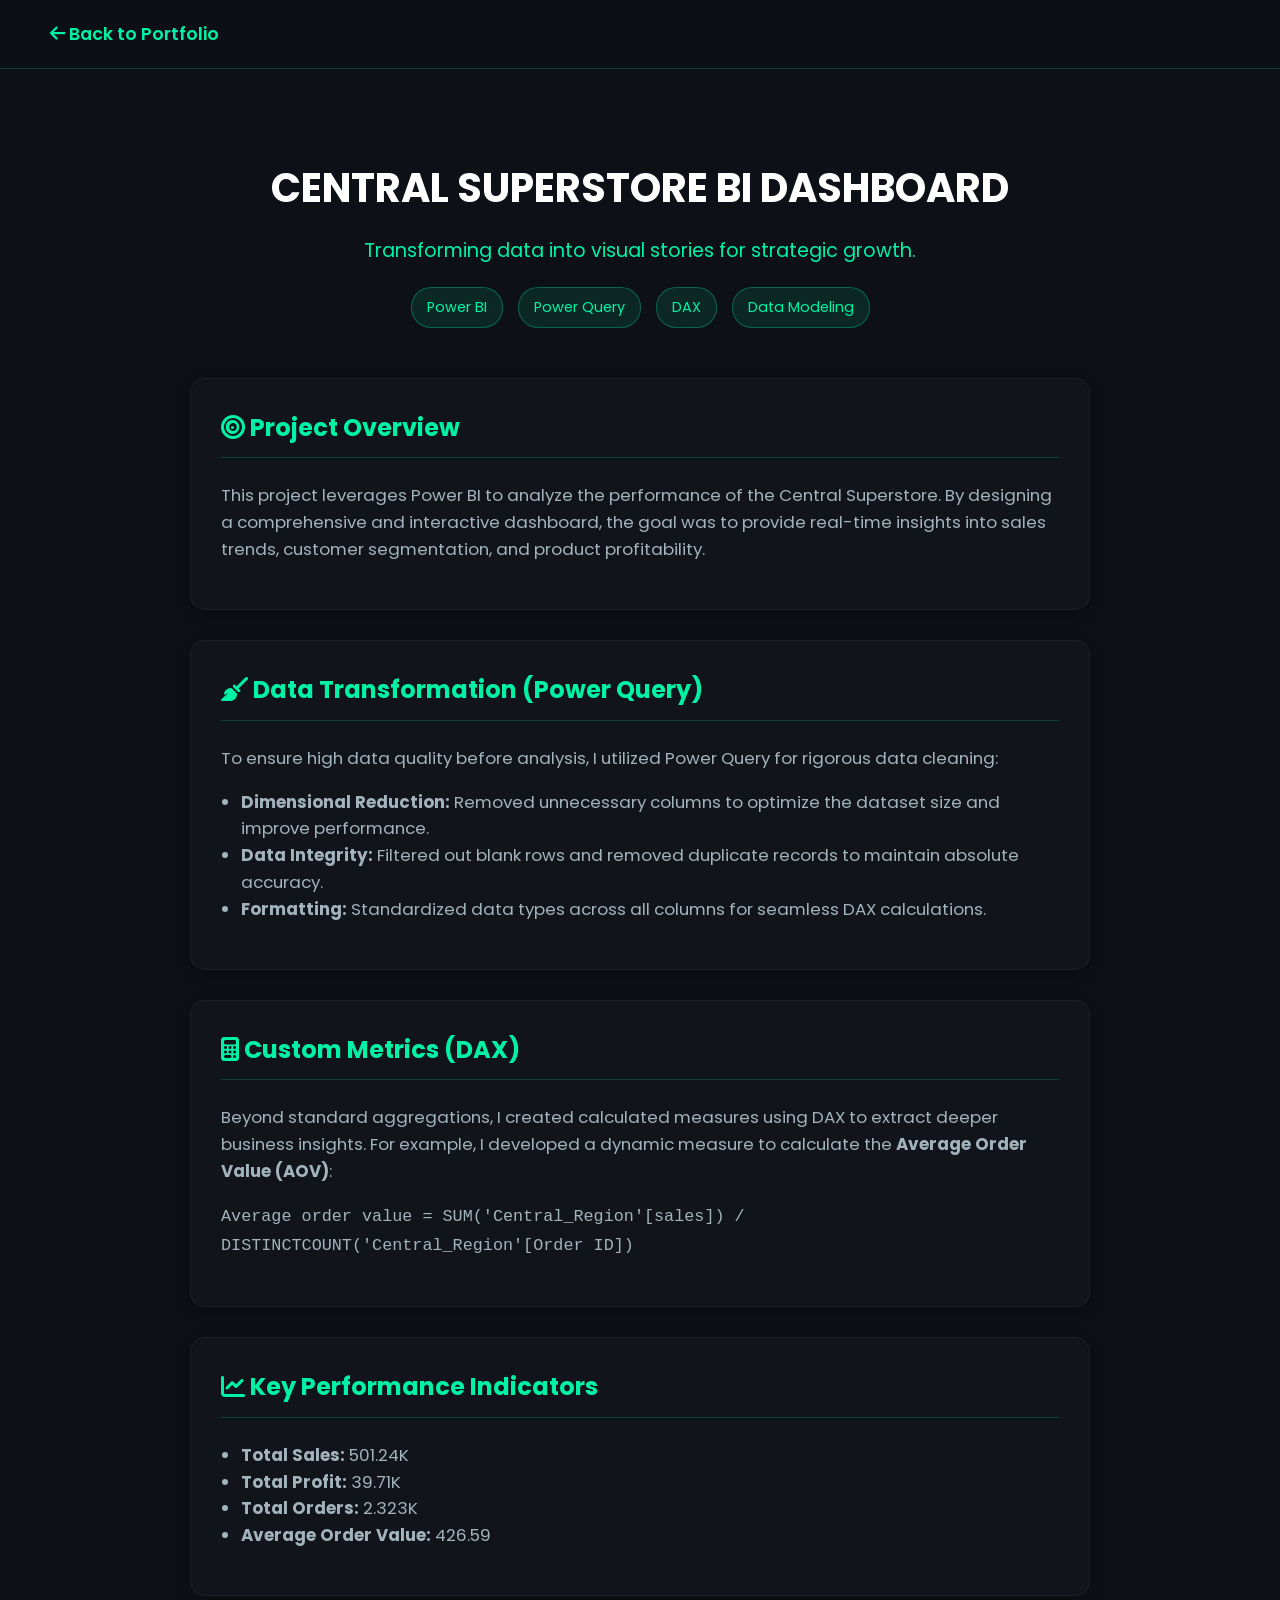
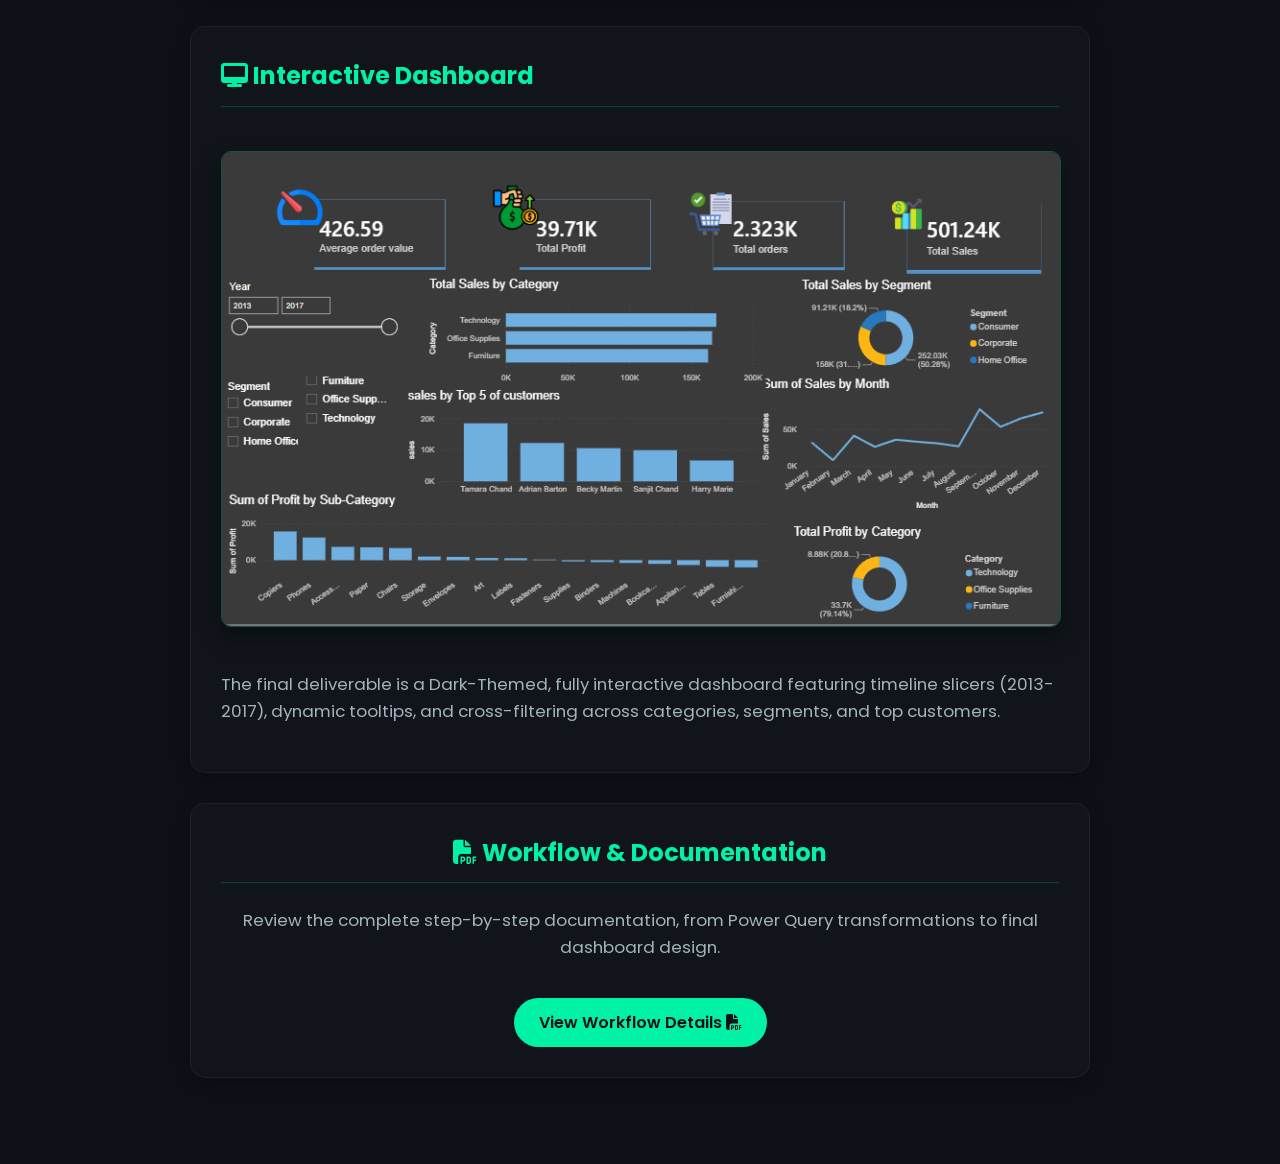
==== powerbi.html @ bcb210ab "Add files via upload" ====
<!DOCTYPE html>
<html lang="en">
<head>
    <meta charset="UTF-8">
    <meta name="viewport" content="width=device-width, initial-scale=1.0">
    <title>Power BI Case Study | Asmaa Elshahat</title>
    <link href="https://fonts.googleapis.com/css2?family=Poppins:wght@300;400;500;600;700&display=swap" rel="stylesheet">
    <link rel="stylesheet" href="https://cdnjs.cloudflare.com/ajax/libs/font-awesome/6.4.0/css/all.min.css">
    <style>
        body {
            font-family: 'Poppins', sans-serif;
            background-color: #0d1117;
            color: #c9d1d9;
            margin: 0;
            padding: 0;
            line-height: 1.6;
        }
        .case-nav {
            background: rgba(13, 17, 23, 0.9);
            padding: 20px 50px;
            border-bottom: 1px solid rgba(0, 242, 165, 0.2);
            position: sticky;
            top: 0;
            z-index: 100;
            backdrop-filter: blur(10px);
        }
        .case-nav a {
            color: #00f2a5;
            text-decoration: none;
            font-weight: 600;
            font-size: 1.1rem;
            transition: 0.3s;
        }
        .case-nav a:hover {
            color: #fff;
        }
        .case-container {
            max-width: 900px;
            margin: 40px auto;
            padding: 20px;
        }
        .case-header {
            text-align: center;
            margin-bottom: 50px;
        }
        .case-header h1 {
            color: #fff;
            font-size: 2.5rem;
            margin-bottom: 10px;
        }
        .case-header h2 {
            color: #00f2a5;
            font-size: 1.2rem;
            font-weight: 400;
            margin-bottom: 20px;
        }
        .tech-tags {
            display: flex;
            justify-content: center;
            gap: 15px;
            flex-wrap: wrap;
        }
        .tech-tags span {
            background: rgba(0, 242, 165, 0.1);
            color: #00f2a5;
            padding: 8px 15px;
            border-radius: 20px;
            font-size: 0.9rem;
            border: 1px solid rgba(0, 242, 165, 0.3);
        }
        .case-section {
            background: rgba(255, 255, 255, 0.02);
            border: 1px solid rgba(255, 255, 255, 0.05);
            padding: 30px;
            border-radius: 15px;
            margin-bottom: 30px;
            box-shadow: 0 4px 15px rgba(0,0,0,0.3);
        }
        .case-section h3 {
            color: #00f2a5;
            border-bottom: 1px solid rgba(0, 242, 165, 0.2);
            padding-bottom: 10px;
            margin-top: 0;
            font-size: 1.5rem;
        }
        .case-section p, .case-section li {
            font-size: 1.05rem;
            color: #a3b3bc;
        }
        .case-section ul {
            padding-left: 20px;
        }
        .dashboard-img {
            width: 100%;
            border-radius: 10px;
            border: 1px solid rgba(0, 242, 165, 0.3);
            margin: 20px 0;
            box-shadow: 0 10px 20px rgba(0,0,0,0.4);
        }
        .download-btn {
            display: inline-block;
            background: #00f2a5;
            color: #0d1117;
            padding: 12px 25px;
            border-radius: 25px;
            text-decoration: none;
            font-weight: 600;
            margin-top: 20px;
            transition: 0.3s;
        }
        .download-btn:hover {
            background: #fff;
            box-shadow: 0 0 15px rgba(0, 242, 165, 0.5);
        }
    </style>
</head>
<body>

    <div class="case-nav">
        <a href="index.html#projects"><i class="fa-solid fa-arrow-left"></i> Back to Portfolio</a>
    </div>

    <div class="case-container">
        
        <div class="case-header">
            <h1>CENTRAL SUPERSTORE BI DASHBOARD</h1>
            <h2>Transforming data into visual stories for strategic growth.</h2>
            <div class="tech-tags">
                <span>Power BI</span>
                <span>Power Query</span>
                <span>DAX</span>
                <span>Data Modeling</span>
            </div>
        </div>

        <div class="case-section">
            <h3><i class="fa-solid fa-bullseye"></i> Project Overview</h3>
            <p>This project leverages Power BI to analyze the performance of the Central Superstore. By designing a comprehensive and interactive dashboard, the goal was to provide real-time insights into sales trends, customer segmentation, and product profitability.</p>
        </div>

        <div class="case-section">
            <h3><i class="fa-solid fa-broom"></i> Data Transformation (Power Query)</h3>
            <p>To ensure high data quality before analysis, I utilized Power Query for rigorous data cleaning:</p>
            <ul>
                <li><strong>Dimensional Reduction:</strong> Removed unnecessary columns to optimize the dataset size and improve performance.</li>
                <li><strong>Data Integrity:</strong> Filtered out blank rows and removed duplicate records to maintain absolute accuracy.</li>
                <li><strong>Formatting:</strong> Standardized data types across all columns for seamless DAX calculations.</li>
            </ul>
        </div>

        <div class="case-section">
            <h3><i class="fa-solid fa-calculator"></i> Custom Metrics (DAX)</h3>
            <p>Beyond standard aggregations, I created calculated measures using DAX to extract deeper business insights. For example, I developed a dynamic measure to calculate the <strong>Average Order Value (AOV)</strong>:</p>
            <p><code>Average order value = SUM('Central_Region'[sales]) / DISTINCTCOUNT('Central_Region'[Order ID])</code></p>
        </div>

        <div class="case-section">
            <h3><i class="fa-solid fa-chart-line"></i> Key Performance Indicators</h3>
            <ul>
                <li><strong>Total Sales:</strong> 501.24K</li>
                <li><strong>Total Profit:</strong> 39.71K</li>
                <li><strong>Total Orders:</strong> 2.323K</li>
                <li><strong>Average Order Value:</strong> 426.59</li>
            </ul>
        </div>

        <div class="case-section">
            <h3><i class="fa-solid fa-desktop"></i> Interactive Dashboard</h3>
            <img src="Screenshot 2026-08-29 004332.png" alt="Power BI Dashboard" class="dashboard-img">
            <p>The final deliverable is a Dark-Themed, fully interactive dashboard featuring timeline slicers (2013-2017), dynamic tooltips, and cross-filtering across categories, segments, and top customers.</p>
        </div>

        <div class="case-section" style="text-align: center;">
            <h3><i class="fa-solid fa-file-pdf"></i> Workflow & Documentation</h3>
            <p>Review the complete step-by-step documentation, from Power Query transformations to final dashboard design.</p>
            <!-- الزرار ده مربوط بملف الـ PDF بتاع الباور بي آي -->
            <a href="PowerBI.pdf" target="_blank" class="download-btn">View Workflow Details <i class="fa-solid fa-file-pdf"></i></a>
        </div>

    </div>

</body>
</html>
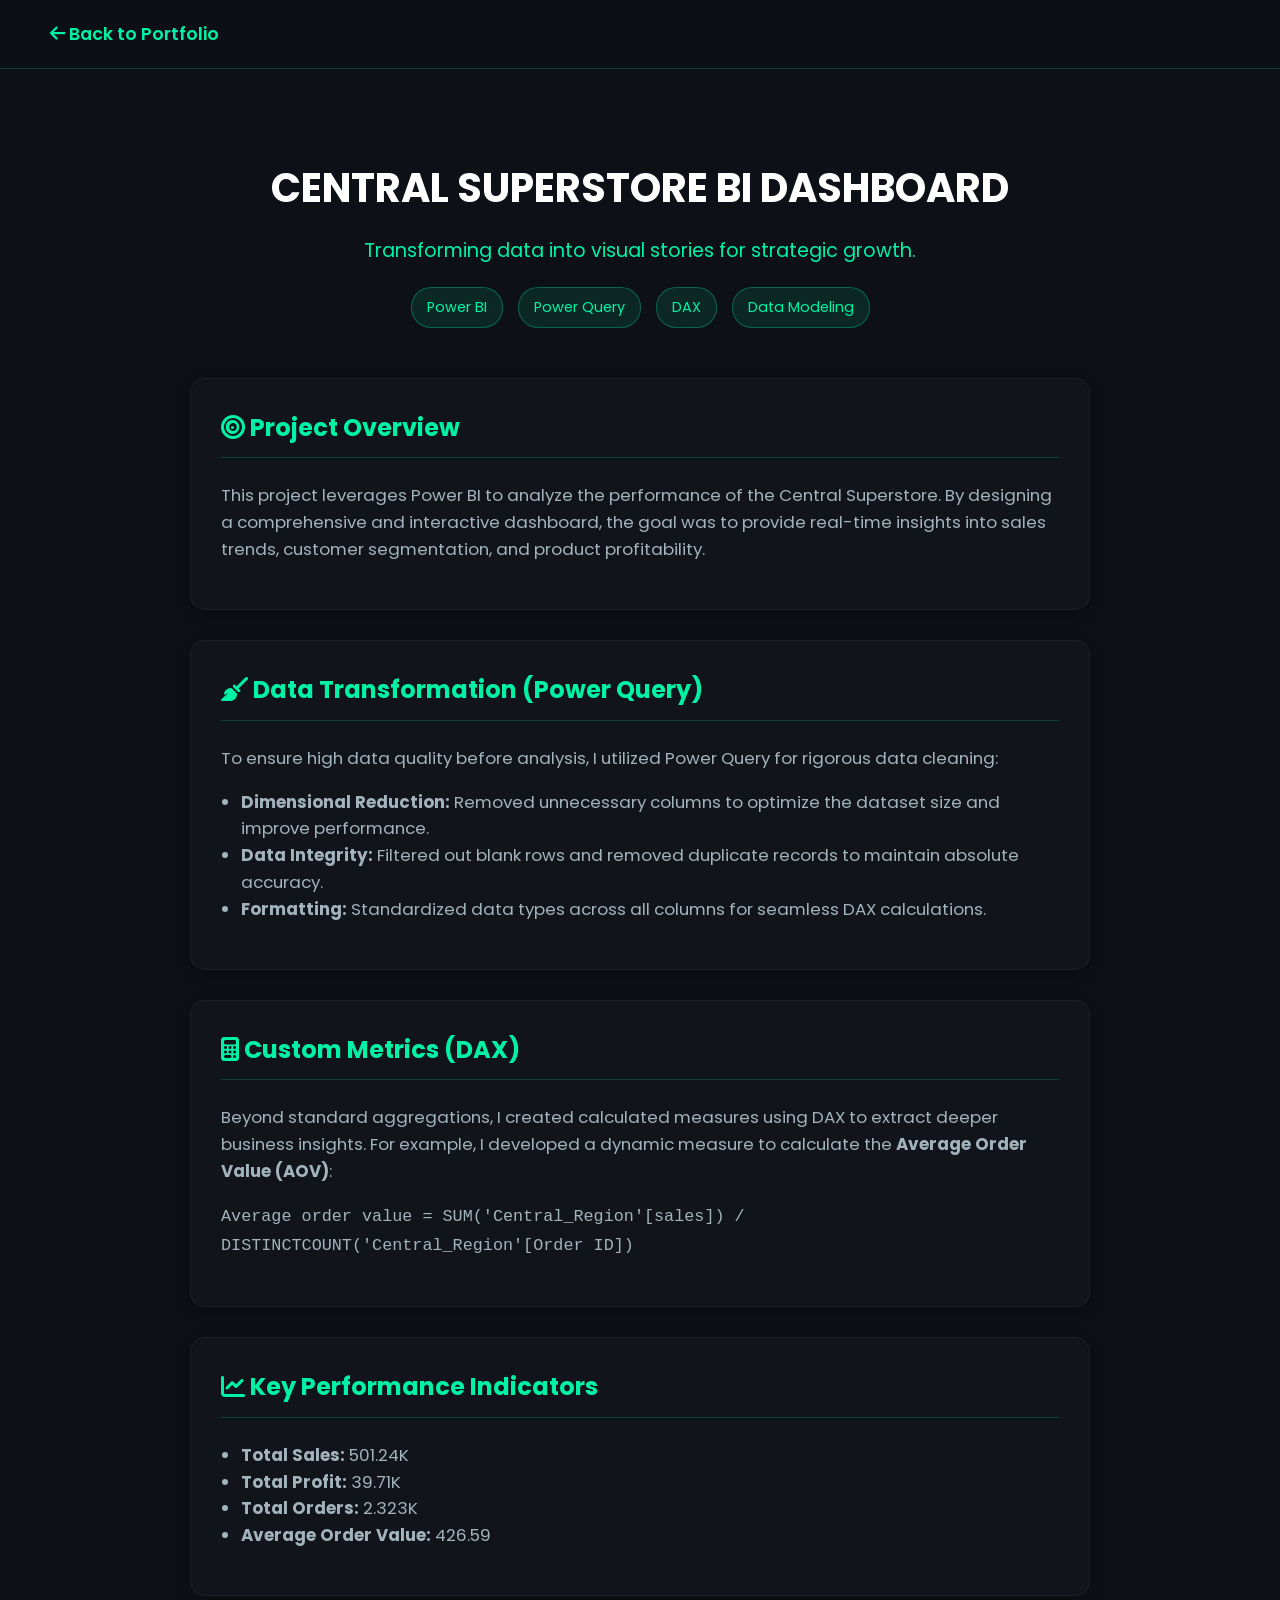
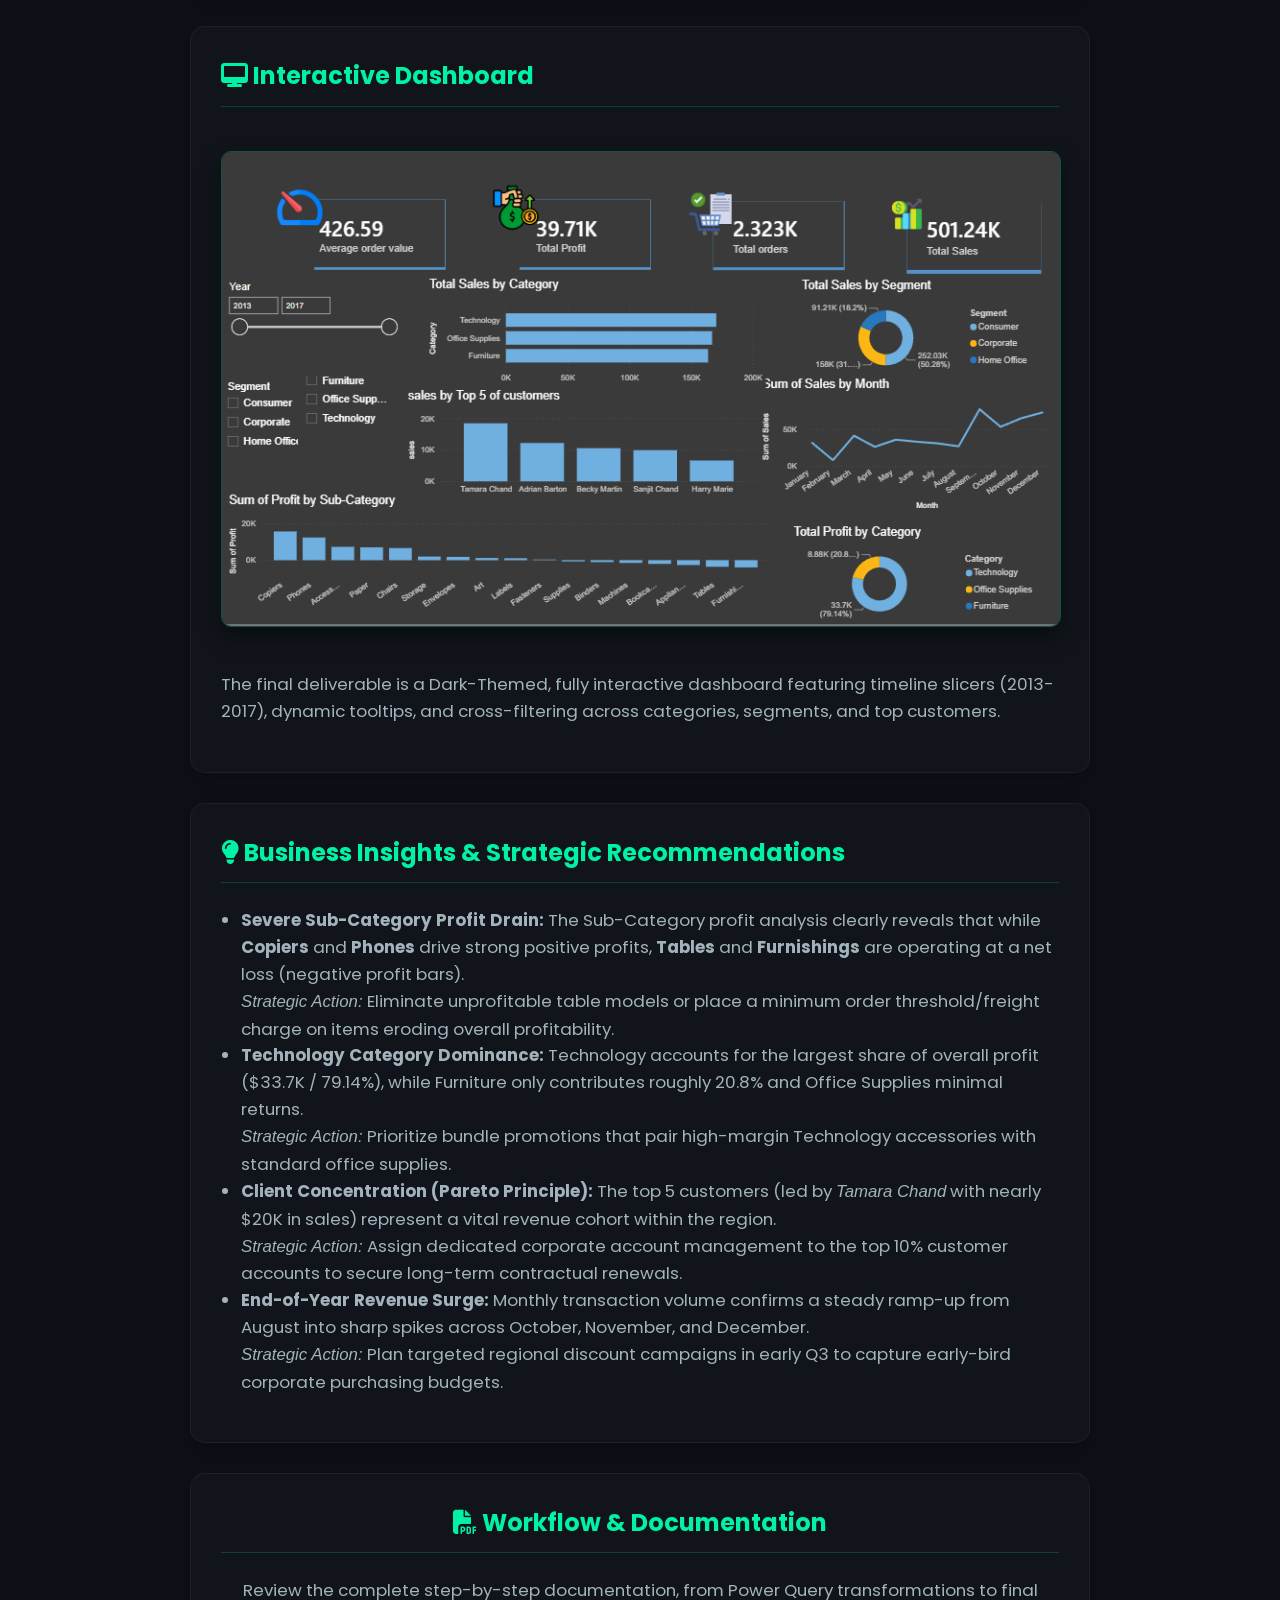
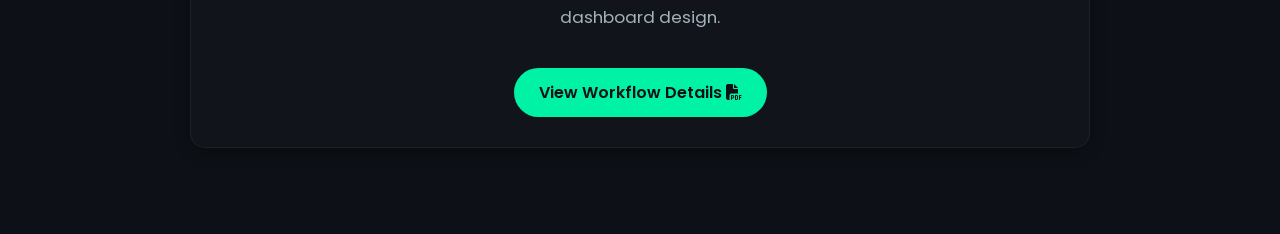
==== commit f31ba1f1: "Add files via upload" ====
--- a/powerbi.html
+++ b/powerbi.html
@@ -169,7 +169,32 @@
             <img src="Screenshot 2026-08-29 004332.png" alt="Power BI Dashboard" class="dashboard-img">
             <p>The final deliverable is a Dark-Themed, fully interactive dashboard featuring timeline slicers (2013-2017), dynamic tooltips, and cross-filtering across categories, segments, and top customers.</p>
         </div>
-
+<!-- Insights & Recommendations -->
+        <div class="case-section">
+            <h3><i class="fa-solid fa-lightbulb"></i> Business Insights & Strategic Recommendations</h3>
+            <ul>
+                <li>
+                    <strong>Severe Sub-Category Profit Drain:</strong> 
+                    The Sub-Category profit analysis clearly reveals that while <strong>Copiers</strong> and <strong>Phones</strong> drive strong positive profits, <strong>Tables</strong> and <strong>Furnishings</strong> are operating at a net loss (negative profit bars).
+                    <br><em>Strategic Action:</em> Eliminate unprofitable table models or place a minimum order threshold/freight charge on items eroding overall profitability.
+                </li>
+                <li>
+                    <strong>Technology Category Dominance:</strong> 
+                    Technology accounts for the largest share of overall profit ($33.7K / 79.14%), while Furniture only contributes roughly 20.8% and Office Supplies minimal returns.
+                    <br><em>Strategic Action:</em> Prioritize bundle promotions that pair high-margin Technology accessories with standard office supplies.
+                </li>
+                <li>
+                    <strong>Client Concentration (Pareto Principle):</strong> 
+                    The top 5 customers (led by <em>Tamara Chand</em> with nearly $20K in sales) represent a vital revenue cohort within the region.
+                    <br><em>Strategic Action:</em> Assign dedicated corporate account management to the top 10% customer accounts to secure long-term contractual renewals.
+                </li>
+                <li>
+                    <strong>End-of-Year Revenue Surge:</strong> 
+                    Monthly transaction volume confirms a steady ramp-up from August into sharp spikes across October, November, and December.
+                    <br><em>Strategic Action:</em> Plan targeted regional discount campaigns in early Q3 to capture early-bird corporate purchasing budgets.
+                </li>
+            </ul>
+        </div>
         <div class="case-section" style="text-align: center;">
             <h3><i class="fa-solid fa-file-pdf"></i> Workflow & Documentation</h3>
             <p>Review the complete step-by-step documentation, from Power Query transformations to final dashboard design.</p>
